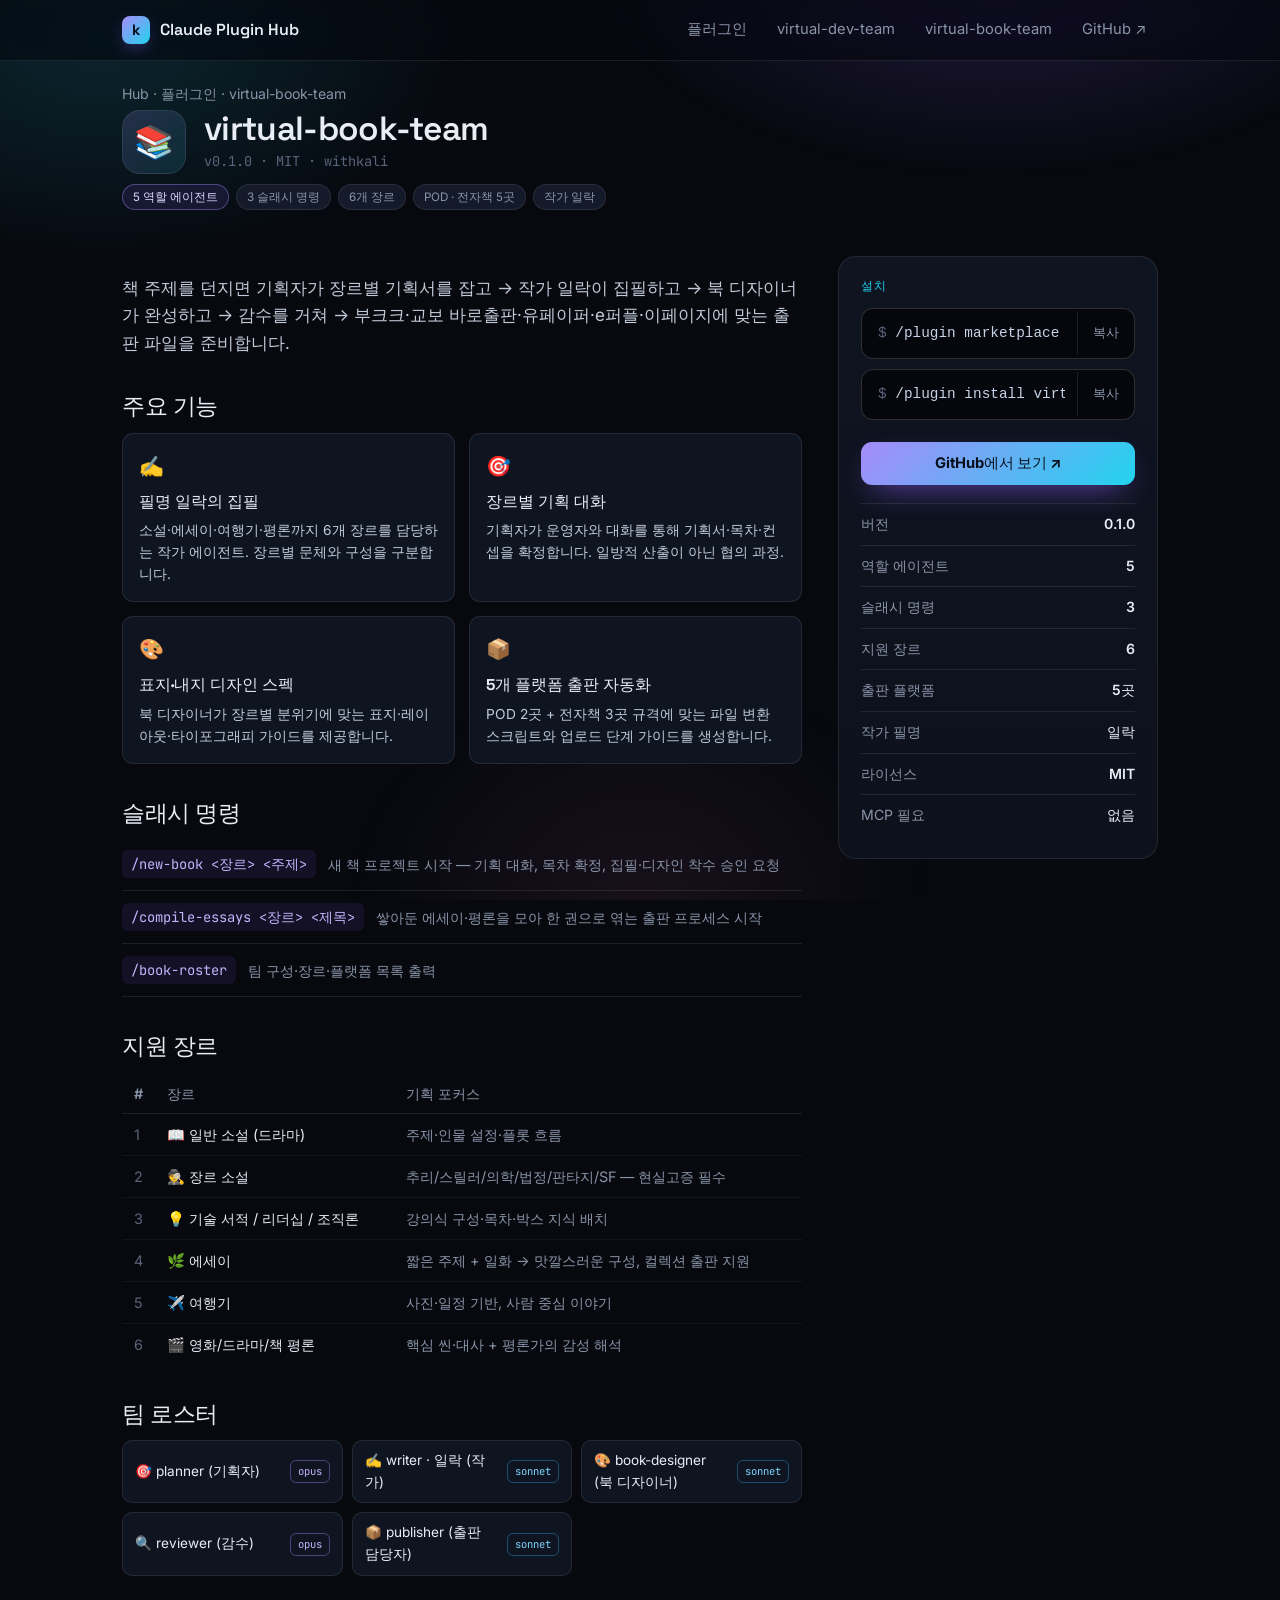
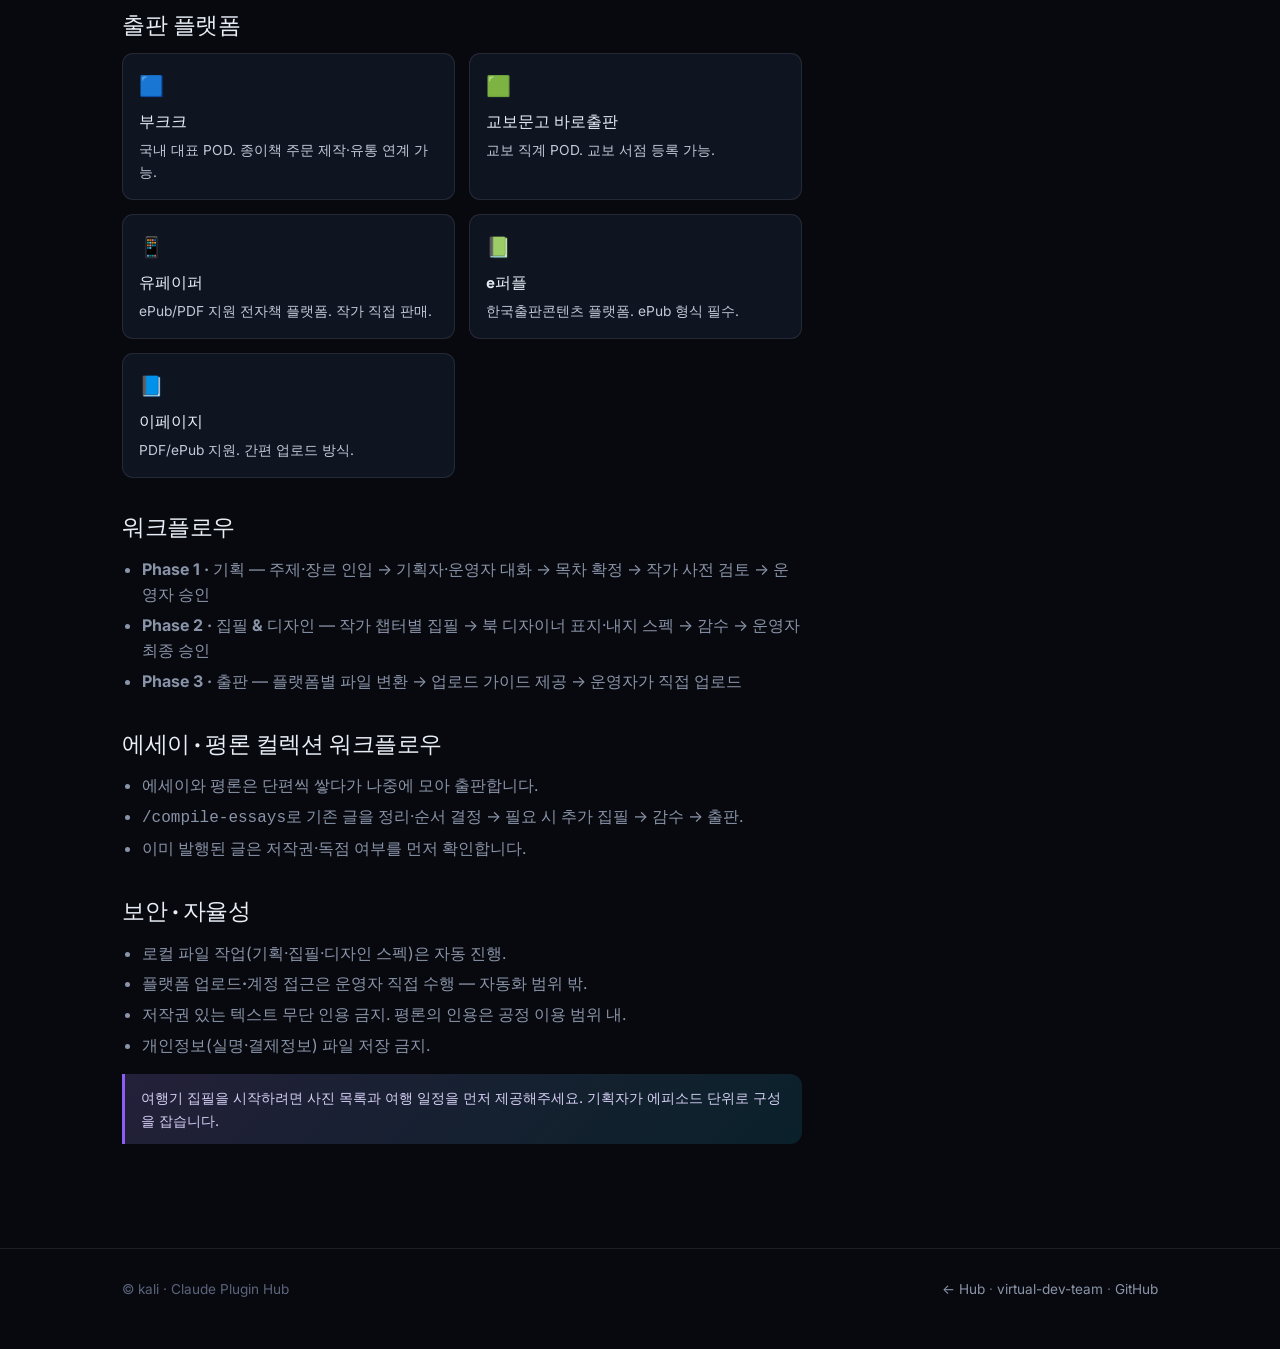
==== docs/virtual-book-team.html @ 11c1962e "rename: virtual-team→virtual-dev-team, book-team→virtual-book-team - git mv for all plugin directori" ====
<!DOCTYPE html>
<html lang="ko">
<head>
<meta charset="UTF-8" />
<meta name="viewport" content="width=device-width, initial-scale=1.0" />
<title>virtual-book-team · Claude Plugin Hub</title>
<meta name="description" content="기획→집필→디자인→감수→출판을 자동화하는 가상 출판팀 플러그인. 작가 일락이 6개 장르를 집필하고 POD·전자책 5개 플랫폼에 출판합니다." />
<link rel="preconnect" href="https://fonts.googleapis.com" />
<link rel="preconnect" href="https://fonts.gstatic.com" crossorigin />
<link href="https://fonts.googleapis.com/css2?family=Inter:wght@400;500;600&family=Space+Grotesk:wght@500;600;700&family=JetBrains+Mono:wght@400;500&display=swap" rel="stylesheet" />
<link rel="stylesheet" href="assets/styles.css" />
</head>
<body>

<nav class="nav">
  <div class="container nav-inner">
    <a class="brand" href="index.html"><span class="logo">k</span> Claude Plugin Hub</a>
    <div class="nav-links">
      <a href="index.html#plugins">플러그인</a>
      <a href="virtual-dev-team.html">virtual-dev-team</a>
      <a href="virtual-book-team.html">virtual-book-team</a>
      <a href="https://github.com/withkali/kali-claude-plugin-hub" target="_blank" rel="noopener">GitHub ↗</a>
    </div>
  </div>
</nav>

<div class="container">
  <div class="crumb"><a href="index.html">Hub</a> · <a href="index.html#plugins">플러그인</a> · virtual-book-team</div>

  <div class="listing-head">
    <div class="card-icon">📚</div>
    <div>
      <h1>virtual-book-team</h1>
      <span class="ver">v0.1.0 · MIT · withkali</span>
    </div>
  </div>
  <div class="tags" style="margin-bottom:6px;">
    <span class="tag accent">5 역할 에이전트</span>
    <span class="tag">3 슬래시 명령</span>
    <span class="tag">6개 장르</span>
    <span class="tag">POD · 전자책 5곳</span>
    <span class="tag">작가 일락</span>
  </div>

  <div class="listing">
    <!-- main -->
    <div class="prose">
      <p style="font-size:1.08rem;color:#c2cad8;">책 주제를 던지면 기획자가 장르별 기획서를 잡고 → 작가 <em>일락</em>이 집필하고 → 북 디자이너가 완성하고 → 감수를 거쳐 → 부크크·교보 바로출판·유페이퍼·e퍼플·이페이지에 맞는 출판 파일을 준비합니다.</p>

      <h2>주요 기능</h2>
      <div class="feature-grid">
        <div class="feature"><span class="fi">✍️</span><h4>필명 일락의 집필</h4><p>소설·에세이·여행기·평론까지 6개 장르를 담당하는 작가 에이전트. 장르별 문체와 구성을 구분합니다.</p></div>
        <div class="feature"><span class="fi">🎯</span><h4>장르별 기획 대화</h4><p>기획자가 운영자와 대화를 통해 기획서·목차·컨셉을 확정합니다. 일방적 산출이 아닌 협의 과정.</p></div>
        <div class="feature"><span class="fi">🎨</span><h4>표지·내지 디자인 스펙</h4><p>북 디자이너가 장르별 분위기에 맞는 표지·레이아웃·타이포그래피 가이드를 제공합니다.</p></div>
        <div class="feature"><span class="fi">📦</span><h4>5개 플랫폼 출판 자동화</h4><p>POD 2곳 + 전자책 3곳 규격에 맞는 파일 변환 스크립트와 업로드 단계 가이드를 생성합니다.</p></div>
      </div>

      <h2>슬래시 명령</h2>
      <div class="cmd-row"><code>/new-book &lt;장르&gt; &lt;주제&gt;</code><span>새 책 프로젝트 시작 — 기획 대화, 목차 확정, 집필·디자인 착수 승인 요청</span></div>
      <div class="cmd-row"><code>/compile-essays &lt;장르&gt; &lt;제목&gt;</code><span>쌓아둔 에세이·평론을 모아 한 권으로 엮는 출판 프로세스 시작</span></div>
      <div class="cmd-row"><code>/book-roster</code><span>팀 구성·장르·플랫폼 목록 출력</span></div>

      <h2>지원 장르</h2>
      <table class="genre-table">
        <thead><tr><th>#</th><th>장르</th><th>기획 포커스</th></tr></thead>
        <tbody>
          <tr><td>1</td><td>📖 일반 소설 (드라마)</td><td>주제·인물 설정·플롯 흐름</td></tr>
          <tr><td>2</td><td>🕵️ 장르 소설</td><td>추리/스릴러/의학/법정/판타지/SF — 현실고증 필수</td></tr>
          <tr><td>3</td><td>💡 기술 서적 / 리더십 / 조직론</td><td>강의식 구성·목차·박스 지식 배치</td></tr>
          <tr><td>4</td><td>🌿 에세이</td><td>짧은 주제 + 일화 → 맛깔스러운 구성, 컬렉션 출판 지원</td></tr>
          <tr><td>5</td><td>✈️ 여행기</td><td>사진·일정 기반, 사람 중심 이야기</td></tr>
          <tr><td>6</td><td>🎬 영화/드라마/책 평론</td><td>핵심 씬·대사 + 평론가의 감성 해석</td></tr>
        </tbody>
      </table>

      <h2>팀 로스터</h2>
      <div class="roles">
        <div class="role">🎯 planner (기획자) <span class="m opus">opus</span></div>
        <div class="role">✍️ writer · 일락 (작가) <span class="m sonnet">sonnet</span></div>
        <div class="role">🎨 book-designer (북 디자이너) <span class="m sonnet">sonnet</span></div>
        <div class="role">🔍 reviewer (감수) <span class="m opus">opus</span></div>
        <div class="role">📦 publisher (출판 담당자) <span class="m sonnet">sonnet</span></div>
      </div>

      <h2>출판 플랫폼</h2>
      <div class="feature-grid">
        <div class="feature"><span class="fi">🟦</span><h4>부크크</h4><p>국내 대표 POD. 종이책 주문 제작·유통 연계 가능.</p></div>
        <div class="feature"><span class="fi">🟩</span><h4>교보문고 바로출판</h4><p>교보 직계 POD. 교보 서점 등록 가능.</p></div>
        <div class="feature"><span class="fi">📱</span><h4>유페이퍼</h4><p>ePub/PDF 지원 전자책 플랫폼. 작가 직접 판매.</p></div>
        <div class="feature"><span class="fi">📗</span><h4>e퍼플</h4><p>한국출판콘텐츠 플랫폼. ePub 형식 필수.</p></div>
        <div class="feature"><span class="fi">📘</span><h4>이페이지</h4><p>PDF/ePub 지원. 간편 업로드 방식.</p></div>
      </div>

      <h2>워크플로우</h2>
      <ul>
        <li><strong>Phase 1 · 기획</strong> — 주제·장르 인입 → 기획자·운영자 대화 → 목차 확정 → 작가 사전 검토 → 운영자 승인</li>
        <li><strong>Phase 2 · 집필 &amp; 디자인</strong> — 작가 챕터별 집필 → 북 디자이너 표지·내지 스펙 → 감수 → 운영자 최종 승인</li>
        <li><strong>Phase 3 · 출판</strong> — 플랫폼별 파일 변환 → 업로드 가이드 제공 → 운영자가 직접 업로드</li>
      </ul>

      <h2>에세이 · 평론 컬렉션 워크플로우</h2>
      <ul>
        <li>에세이와 평론은 단편씩 쌓다가 나중에 모아 출판합니다.</li>
        <li><code>/compile-essays</code>로 기존 글을 정리·순서 결정 → 필요 시 추가 집필 → 감수 → 출판.</li>
        <li>이미 발행된 글은 저작권·독점 여부를 먼저 확인합니다.</li>
      </ul>

      <h2>보안 · 자율성</h2>
      <ul>
        <li>로컬 파일 작업(기획·집필·디자인 스펙)은 자동 진행.</li>
        <li><strong>플랫폼 업로드·계정 접근은 운영자 직접 수행</strong> — 자동화 범위 밖.</li>
        <li>저작권 있는 텍스트 무단 인용 금지. 평론의 인용은 공정 이용 범위 내.</li>
        <li>개인정보(실명·결제정보) 파일 저장 금지.</li>
      </ul>
      <div class="callout">여행기 집필을 시작하려면 사진 목록과 여행 일정을 먼저 제공해주세요. 기획자가 에피소드 단위로 구성을 잡습니다.</div>
    </div>

    <!-- sidebar -->
    <aside class="sidebar">
      <h3>설치</h3>
      <div class="cmd">
        <code>/plugin marketplace add withkali/kali-claude-plugin-hub</code>
        <button class="copy" data-copy="/plugin marketplace add withkali/kali-claude-plugin-hub">복사</button>
      </div>
      <div class="cmd">
        <code>/plugin install virtual-book-team@kali-claude-plugin-hub</code>
        <button class="copy" data-copy="/plugin install virtual-book-team@kali-claude-plugin-hub">복사</button>
      </div>
      <a class="btn btn-primary" style="width:100%;justify-content:center;margin-top:12px;" href="https://github.com/withkali/kali-claude-plugin-hub" target="_blank" rel="noopener">GitHub에서 보기 ↗</a>
      <ul class="facts">
        <li><span>버전</span><b>0.1.0</b></li>
        <li><span>역할 에이전트</span><b>5</b></li>
        <li><span>슬래시 명령</span><b>3</b></li>
        <li><span>지원 장르</span><b>6</b></li>
        <li><span>출판 플랫폼</span><b>5곳</b></li>
        <li><span>작가 필명</span><b>일락</b></li>
        <li><span>라이선스</span><b>MIT</b></li>
        <li><span>MCP 필요</span><b>없음</b></li>
      </ul>
    </aside>
  </div>
</div>

<footer>
  <div class="container footer-inner">
    <span>© kali · Claude Plugin Hub</span>
    <span><a href="index.html">← Hub</a> · <a href="virtual-dev-team.html">virtual-dev-team</a> · <a href="https://github.com/withkali/kali-claude-plugin-hub" target="_blank" rel="noopener">GitHub</a></span>
  </div>
</footer>

<script src="assets/app.js"></script>
</body>
</html>
---- docs/assets/styles.css ----
/* kali-claude-plugin-hub — marketplace theme */
:root {
  --bg: #07090f;
  --bg-soft: #0d111b;
  --surface: #0f1421;
  --surface-2: #141a2a;
  --border: rgba(255,255,255,0.09);
  --border-strong: rgba(255,255,255,0.16);
  --fg: #e8edf6;
  --muted: #8a94a8;
  --faint: #5b647a;
  --accent: #8b5cf6;
  --accent-2: #22d3ee;
  --accent-3: #f472b6;
  --grad: linear-gradient(135deg, #a78bfa 0%, #22d3ee 100%);
  --grad-soft: linear-gradient(135deg, rgba(167,139,250,.18), rgba(34,211,238,.12));
  --ok: #34d399;
  --radius: 18px;
  --radius-sm: 11px;
  --shadow: 0 18px 50px -20px rgba(0,0,0,.7);
  --maxw: 1080px;
  font-synthesis: none;
}

* { box-sizing: border-box; }
html { scroll-behavior: smooth; }
body {
  margin: 0;
  background: var(--bg);
  color: var(--fg);
  font-family: "Inter", -apple-system, BlinkMacSystemFont, "Segoe UI", Roboto, "Apple SD Gothic Neo", sans-serif;
  font-size: 16px;
  line-height: 1.6;
  -webkit-font-smoothing: antialiased;
  overflow-x: hidden;
}
/* ambient background glow */
body::before {
  content: "";
  position: fixed;
  inset: 0;
  z-index: -1;
  background:
    radial-gradient(720px 420px at 78% -8%, rgba(139,92,246,.22), transparent 60%),
    radial-gradient(680px 420px at 8% 4%, rgba(34,211,238,.14), transparent 55%),
    radial-gradient(500px 400px at 50% 100%, rgba(244,114,182,.07), transparent 60%);
}

a { color: inherit; text-decoration: none; }
h1, h2, h3 { font-family: "Space Grotesk", "Inter", sans-serif; font-weight: 600; letter-spacing: -.02em; line-height: 1.15; margin: 0; }
.container { max-width: var(--maxw); margin: 0 auto; padding: 0 22px; }

/* ---------- nav ---------- */
.nav {
  position: sticky; top: 0; z-index: 50;
  backdrop-filter: saturate(160%) blur(14px);
  background: rgba(7,9,15,.66);
  border-bottom: 1px solid var(--border);
}
.nav-inner { display: flex; align-items: center; gap: 18px; height: 60px; }
.brand { display: flex; align-items: center; gap: 10px; font-family: "Space Grotesk", sans-serif; font-weight: 600; }
.brand .logo {
  width: 28px; height: 28px; border-radius: 8px; background: var(--grad);
  display: grid; place-items: center; color: #08101a; font-weight: 800; font-size: 15px;
  box-shadow: 0 6px 18px -6px rgba(139,92,246,.7);
}
.nav-links { margin-left: auto; display: flex; gap: 6px; align-items: center; }
.nav-links a { color: var(--muted); padding: 8px 12px; border-radius: 9px; font-size: .92rem; transition: .15s; }
.nav-links a:hover { color: var(--fg); background: var(--surface); }

/* ---------- buttons ---------- */
.btn { display: inline-flex; align-items: center; gap: 8px; border: 1px solid var(--border-strong); background: var(--surface); color: var(--fg); padding: 10px 16px; border-radius: 11px; font-size: .92rem; font-weight: 500; cursor: pointer; transition: .16s; white-space: nowrap; }
.btn:hover { border-color: var(--accent); background: var(--surface-2); transform: translateY(-1px); }
.btn-primary { background: var(--grad); color: #07101a; border: none; font-weight: 700; box-shadow: 0 12px 30px -12px rgba(139,92,246,.8); }
.btn-primary:hover { filter: brightness(1.06); }
.btn-sm { padding: 7px 12px; font-size: .85rem; }

/* ---------- hero ---------- */
.hero { padding: 84px 0 56px; text-align: center; }
.eyebrow { display: inline-flex; align-items: center; gap: 8px; font-size: .8rem; color: var(--muted); border: 1px solid var(--border); background: var(--surface); padding: 6px 14px; border-radius: 999px; margin-bottom: 26px; }
.eyebrow .dot { width: 7px; height: 7px; border-radius: 50%; background: var(--ok); box-shadow: 0 0 10px var(--ok); }
.hero h1 { font-size: clamp(2.4rem, 6vw, 4rem); }
.hero h1 .grad { background: var(--grad); -webkit-background-clip: text; background-clip: text; color: transparent; }
.hero p.lead { color: var(--muted); font-size: clamp(1rem, 2.2vw, 1.22rem); max-width: 620px; margin: 18px auto 0; }
.lead-store { font-family: "Space Grotesk", sans-serif; font-weight: 700; font-size: clamp(1.15rem, 2.6vw, 1.55rem); letter-spacing: -.02em; background: var(--grad); -webkit-background-clip: text; background-clip: text; color: transparent; max-width: 620px; margin: 6px auto 0; }
.hero-cta { display: flex; gap: 12px; justify-content: center; flex-wrap: wrap; margin-top: 30px; }

/* command box w/ copy */
.cmd { display: inline-flex; align-items: center; gap: 12px; background: #05070c; border: 1px solid var(--border-strong); border-radius: 12px; padding: 0 0 0 16px; font-family: "JetBrains Mono", ui-monospace, SFMono-Regular, Menlo, monospace; max-width: 100%; }
.cmd code { font-size: .9rem; color: #c7d2e6; white-space: nowrap; overflow: auto; padding: 13px 0; }
.cmd code::before { content: "$ "; color: var(--faint); }
.cmd .copy { flex: none; border: none; border-left: 1px solid var(--border); background: transparent; color: var(--muted); padding: 13px 15px; cursor: pointer; font-family: inherit; font-size: .82rem; border-radius: 0 12px 12px 0; transition: .15s; }
.cmd .copy:hover { color: var(--fg); background: var(--surface); }
.cmd .copy.copied { color: var(--ok); }
.cmd.block { display: flex; }
.cmd.block code { white-space: pre; }

.stats { display: flex; gap: 30px; justify-content: center; flex-wrap: wrap; margin-top: 40px; color: var(--muted); }
.stats .stat { text-align: center; }
.stats .stat b { display: block; font-family: "Space Grotesk", sans-serif; font-size: 1.5rem; color: var(--fg); }
.stats .stat span { font-size: .82rem; }

/* ---------- sections ---------- */
section.block { padding: 40px 0; }
.section-head { display: flex; align-items: end; justify-content: space-between; gap: 16px; margin-bottom: 22px; flex-wrap: wrap; }
.section-head .label { font-size: .78rem; letter-spacing: .14em; text-transform: uppercase; color: var(--accent-2); font-weight: 600; }
.section-head h2 { font-size: 1.7rem; margin-top: 6px; }
.section-head p { color: var(--muted); margin: 6px 0 0; }

/* search — inline (legacy, kept for other uses) */
.search { position: relative; max-width: 320px; width: 100%; }
.search input { width: 100%; background: var(--surface); border: 1px solid var(--border); color: var(--fg); padding: 11px 14px 11px 38px; border-radius: 11px; font-size: .92rem; outline: none; transition: .15s; }
.search input:focus { border-color: var(--accent); }
.search svg { position: absolute; left: 12px; top: 50%; transform: translateY(-50%); color: var(--faint); }

/* search-section — sits between hero and main, outside any section */
.search-section { padding: 0 0 8px; }

/* search-bar — full-width pill */
.search-bar { position: relative; width: 100%; margin-bottom: 0; }
.search-bar input { width: 100%; background: var(--surface); border: 1px solid var(--border-strong); color: var(--fg); padding: 16px 24px 16px 52px; border-radius: 999px; font-size: 1rem; outline: none; transition: .18s; }
.search-bar input:focus { border-color: var(--accent); box-shadow: 0 0 0 4px rgba(139,92,246,.15); }
.search-bar input::placeholder { color: var(--faint); }
.search-bar svg { position: absolute; left: 20px; top: 50%; transform: translateY(-50%); color: var(--muted); pointer-events: none; }

/* ---------- card grid ---------- */
.grid { display: grid; grid-template-columns: repeat(auto-fill, minmax(300px, 1fr)); gap: 18px; }
.card {
  position: relative; display: flex; flex-direction: column;
  background: linear-gradient(180deg, var(--surface), var(--bg-soft));
  border: 1px solid var(--border); border-radius: var(--radius); padding: 22px;
  transition: .2s; overflow: hidden;
}
.card::before { content: ""; position: absolute; inset: 0 0 auto 0; height: 2px; background: var(--grad); opacity: 0; transition: .2s; }
.card:hover { transform: translateY(-4px); border-color: var(--border-strong); box-shadow: var(--shadow); }
.card:hover::before { opacity: 1; }
.card-top { display: flex; align-items: center; gap: 14px; margin-bottom: 14px; }
.card-icon { width: 50px; height: 50px; border-radius: 14px; display: grid; place-items: center; font-size: 25px; background: var(--grad-soft); border: 1px solid var(--border); flex: none; }
.card-title { display: flex; flex-direction: column; }
.card-title .name { font-family: "Space Grotesk", sans-serif; font-weight: 600; font-size: 1.18rem; }
.card-title .ver { font-size: .76rem; color: var(--faint); font-family: "JetBrains Mono", monospace; }
.card p.desc { color: var(--muted); font-size: .92rem; margin: 0 0 16px; flex: 1; }
.tags { display: flex; gap: 7px; flex-wrap: wrap; margin-bottom: 18px; }
.tag { font-size: .73rem; color: var(--muted); background: var(--surface-2); border: 1px solid var(--border); padding: 3px 10px; border-radius: 999px; }
.tag.accent { color: #ddd6fe; border-color: rgba(167,139,250,.4); background: rgba(139,92,246,.12); }
.card-actions { display: flex; gap: 10px; align-items: center; }
.card-actions .btn { flex: 1; justify-content: center; }

/* coming soon / empty */
.empty { border: 1px dashed var(--border-strong); border-radius: var(--radius); padding: 30px; text-align: center; color: var(--faint); background: rgba(255,255,255,.012); }
.empty b { color: var(--muted); }

/* ---------- detail page ---------- */
.listing { display: grid; grid-template-columns: 1fr 320px; gap: 36px; padding: 40px 0 60px; align-items: start; }
.listing-head { display: flex; gap: 18px; align-items: center; margin-bottom: 10px; }
.listing-head .card-icon { width: 64px; height: 64px; font-size: 32px; border-radius: 18px; }
.listing-head h1 { font-size: 2.1rem; }
.listing-head .ver { color: var(--faint); font-family: "JetBrains Mono", monospace; font-size: .85rem; }
.feature-grid { display: grid; grid-template-columns: repeat(auto-fit, minmax(220px,1fr)); gap: 14px; margin: 14px 0 6px; }
.feature { background: var(--surface); border: 1px solid var(--border); border-radius: var(--radius-sm); padding: 16px; }
.feature .fi { font-size: 20px; margin-bottom: 8px; display: block; }
.feature h4 { margin: 0 0 4px; font-size: .98rem; font-family: "Space Grotesk", sans-serif; }
.feature p { margin: 0; color: var(--muted); font-size: .86rem; }

.roles { display: grid; grid-template-columns: repeat(auto-fill, minmax(190px,1fr)); gap: 9px; }
.role { display: flex; align-items: center; gap: 9px; background: var(--surface); border: 1px solid var(--border); border-radius: 10px; padding: 9px 12px; font-size: .85rem; }
.role .m { margin-left: auto; font-size: .66rem; font-family: "JetBrains Mono", monospace; padding: 2px 7px; border-radius: 6px; border: 1px solid var(--border); color: var(--muted); }
.role .m.opus { color: #c4b5fd; border-color: rgba(167,139,250,.4); }
.role .m.sonnet { color: #7dd3fc; border-color: rgba(56,189,248,.35); }
.role .m.haiku { color: #6ee7b7; border-color: rgba(52,211,153,.35); }
.role.dim { opacity: .62; }

.cmd-row { display: flex; align-items: center; gap: 12px; padding: 12px 0; border-bottom: 1px solid var(--border); }
.cmd-row:last-child { border-bottom: none; }
.cmd-row code { font-family: "JetBrains Mono", monospace; font-size: .86rem; color: #c4b5fd; background: rgba(139,92,246,.1); padding: 3px 9px; border-radius: 6px; white-space: nowrap; }
.cmd-row span { color: var(--muted); font-size: .9rem; }

.sidebar { position: sticky; top: 80px; background: linear-gradient(180deg, var(--surface), var(--bg-soft)); border: 1px solid var(--border); border-radius: var(--radius); padding: 22px; }
.sidebar h3 { font-size: .78rem; letter-spacing: .12em; text-transform: uppercase; color: var(--accent-2); margin-bottom: 14px; }
.sidebar .cmd { display: flex; width: 100%; margin-bottom: 10px; }
.sidebar .cmd code { white-space: nowrap; overflow: auto; }
.facts { list-style: none; padding: 0; margin: 18px 0 0; border-top: 1px solid var(--border); }
.facts li { display: flex; justify-content: space-between; padding: 9px 0; font-size: .88rem; border-bottom: 1px solid var(--border); }
.facts li:last-child { border-bottom: none; }
.facts li span { color: var(--muted); }
.facts li b { font-weight: 600; }

.prose h2 { font-size: 1.45rem; margin: 36px 0 12px; }
.prose h3 { font-size: 1.05rem; margin: 22px 0 8px; color: var(--fg); }
.prose p { color: var(--cfg, #c2cad8); }
.prose ul { color: var(--muted); padding-left: 20px; }
.prose ul li { margin: 5px 0; }
.callout { border-left: 3px solid var(--accent); background: var(--grad-soft); border-radius: 0 12px 12px 0; padding: 12px 16px; color: #d7d0f5; font-size: .9rem; margin: 14px 0; }
.crumb { color: var(--muted); font-size: .88rem; margin: 22px 0 4px; }
.crumb a:hover { color: var(--fg); }

/* ---------- genre table ---------- */
.genre-table { width: 100%; border-collapse: collapse; margin: 14px 0; font-size: .9rem; }
.genre-table th { text-align: left; padding: 8px 12px; border-bottom: 1px solid var(--border); color: var(--muted); font-weight: 600; }
.genre-table td { padding: 9px 12px; border-bottom: 1px solid rgba(255,255,255,.05); color: var(--muted); }
.genre-table td:first-child { color: var(--faint); width: 2rem; }
.genre-table td:nth-child(2) { color: var(--fg); }
.genre-table tr:last-child td { border-bottom: none; }

/* ---------- footer ---------- */
footer { border-top: 1px solid var(--border); padding: 30px 0 50px; color: var(--faint); font-size: .85rem; margin-top: 30px; }
.footer-inner { display: flex; justify-content: space-between; gap: 14px; flex-wrap: wrap; align-items: center; }
.footer-inner a { color: var(--muted); }
.footer-inner a:hover { color: var(--fg); }

/* ---------- responsive ---------- */
@media (max-width: 820px) {
  .listing { grid-template-columns: 1fr; }
  .sidebar { position: static; order: -1; }
  .hero { padding: 56px 0 40px; }
}
.fade-hidden { display: none !important; }
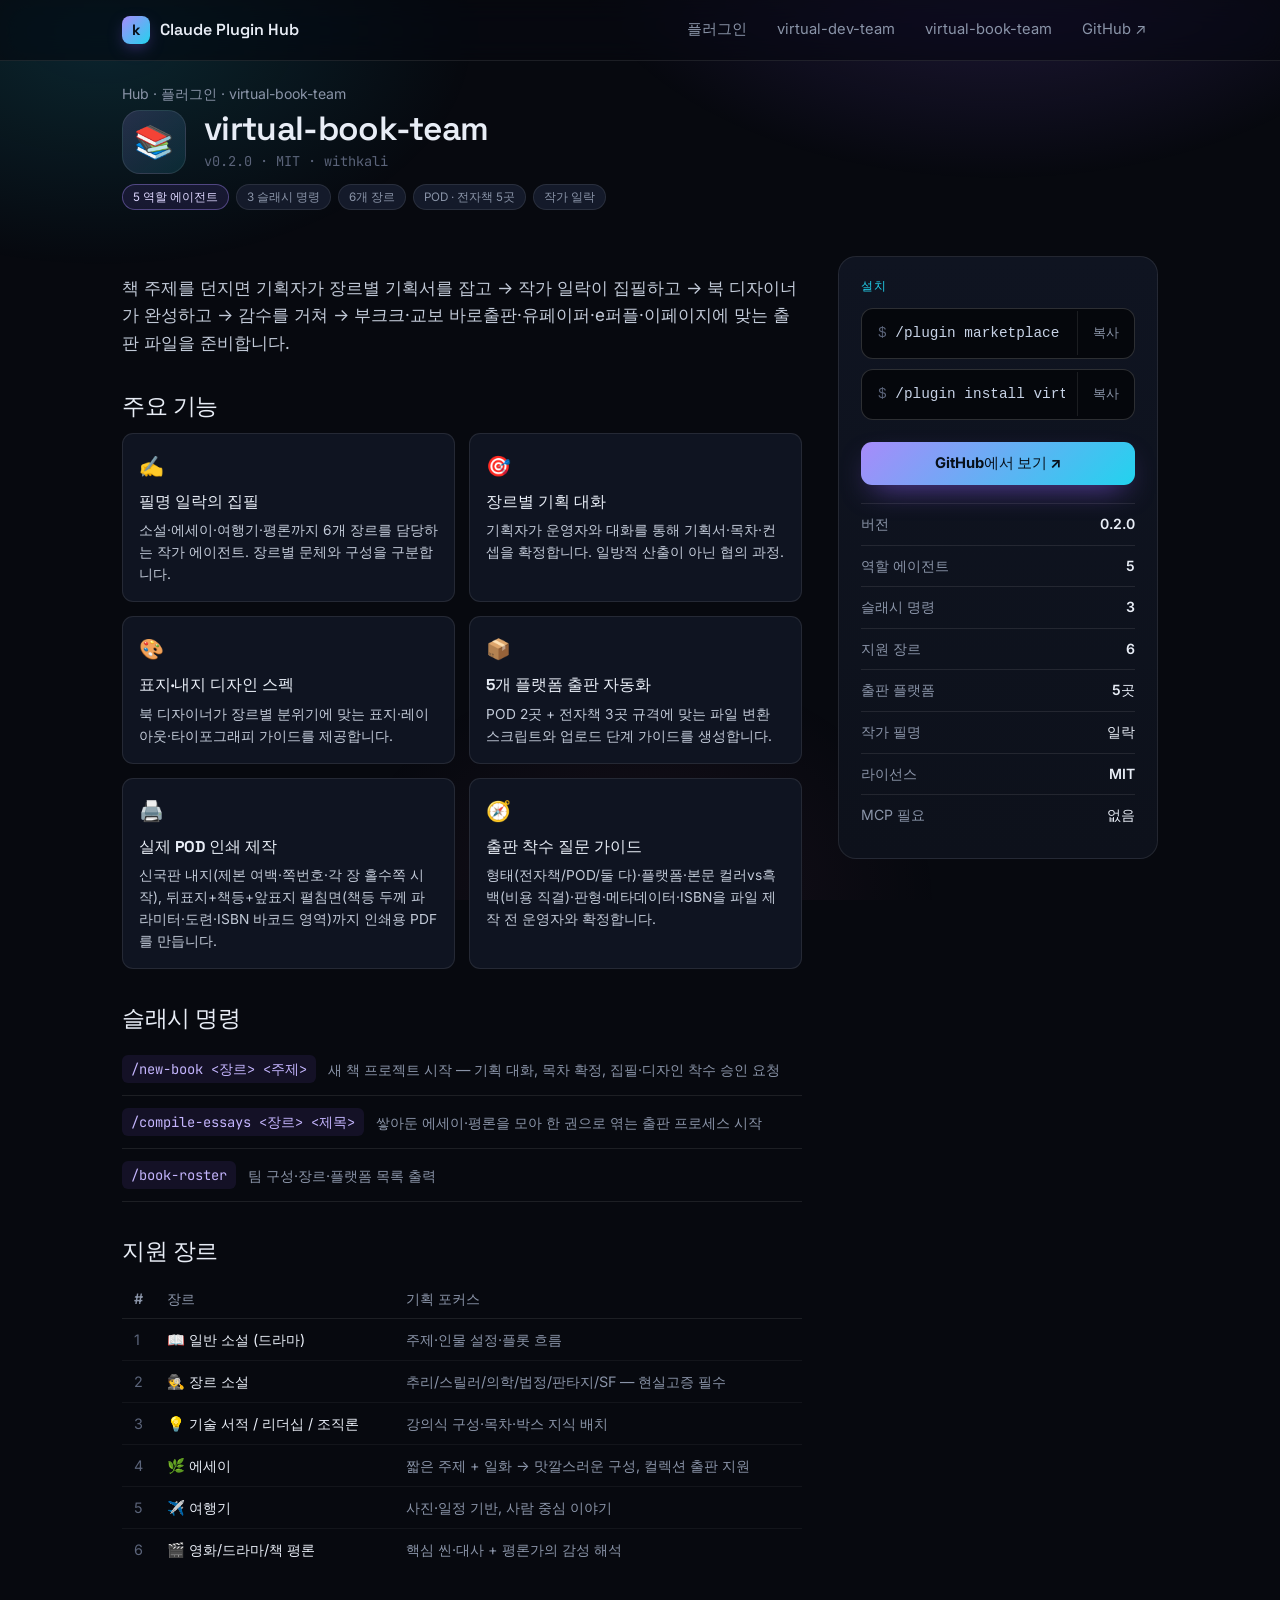
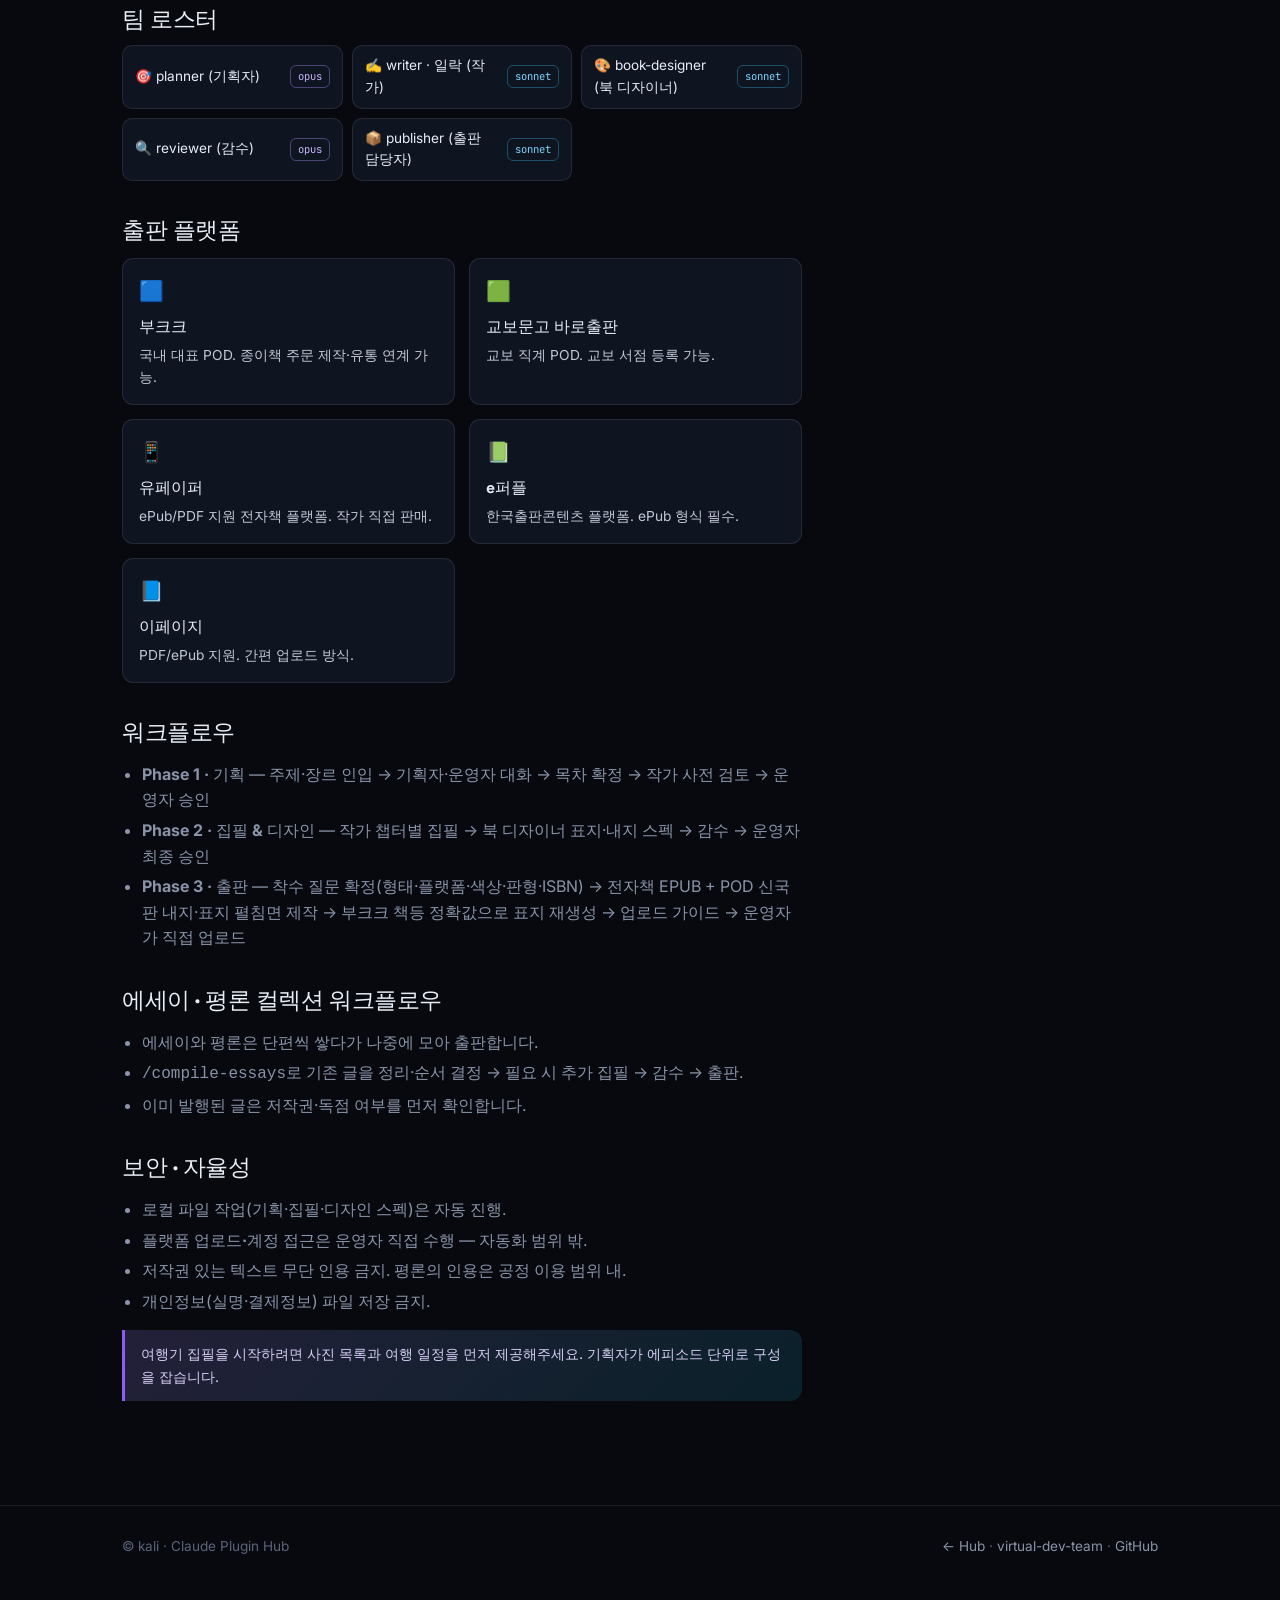
==== commit 760a9240: "docs(book-team): 사이트에 v0.2.0 반영 — 실제 POD 인쇄 제작 기능 - 버전 0.1.0 → 0.2.0 (목록 카드·상세·facts) - 상세: '실제 POD " ====
--- a/docs/virtual-book-team.html
+++ b/docs/virtual-book-team.html
@@ -31,7 +31,7 @@
     <div class="card-icon">📚</div>
     <div>
       <h1>virtual-book-team</h1>
-      <span class="ver">v0.1.0 · MIT · withkali</span>
+      <span class="ver">v0.2.0 · MIT · withkali</span>
     </div>
   </div>
   <div class="tags" style="margin-bottom:6px;">
@@ -53,6 +53,8 @@
         <div class="feature"><span class="fi">🎯</span><h4>장르별 기획 대화</h4><p>기획자가 운영자와 대화를 통해 기획서·목차·컨셉을 확정합니다. 일방적 산출이 아닌 협의 과정.</p></div>
         <div class="feature"><span class="fi">🎨</span><h4>표지·내지 디자인 스펙</h4><p>북 디자이너가 장르별 분위기에 맞는 표지·레이아웃·타이포그래피 가이드를 제공합니다.</p></div>
         <div class="feature"><span class="fi">📦</span><h4>5개 플랫폼 출판 자동화</h4><p>POD 2곳 + 전자책 3곳 규격에 맞는 파일 변환 스크립트와 업로드 단계 가이드를 생성합니다.</p></div>
+        <div class="feature"><span class="fi">🖨️</span><h4>실제 POD 인쇄 제작</h4><p>신국판 내지(제본 여백·쪽번호·각 장 홀수쪽 시작), 뒤표지+책등+앞표지 펼침면(책등 두께 파라미터·도련·ISBN 바코드 영역)까지 인쇄용 PDF를 만듭니다.</p></div>
+        <div class="feature"><span class="fi">🧭</span><h4>출판 착수 질문 가이드</h4><p>형태(전자책/POD/둘 다)·플랫폼·본문 컬러vs흑백(비용 직결)·판형·메타데이터·ISBN을 파일 제작 전 운영자와 확정합니다.</p></div>
       </div>
 
       <h2>슬래시 명령</h2>
@@ -95,7 +97,7 @@
       <ul>
         <li><strong>Phase 1 · 기획</strong> — 주제·장르 인입 → 기획자·운영자 대화 → 목차 확정 → 작가 사전 검토 → 운영자 승인</li>
         <li><strong>Phase 2 · 집필 &amp; 디자인</strong> — 작가 챕터별 집필 → 북 디자이너 표지·내지 스펙 → 감수 → 운영자 최종 승인</li>
-        <li><strong>Phase 3 · 출판</strong> — 플랫폼별 파일 변환 → 업로드 가이드 제공 → 운영자가 직접 업로드</li>
+        <li><strong>Phase 3 · 출판</strong> — 착수 질문 확정(형태·플랫폼·색상·판형·ISBN) → 전자책 EPUB + POD 신국판 내지·표지 펼침면 제작 → 부크크 책등 정확값으로 표지 재생성 → 업로드 가이드 → 운영자가 직접 업로드</li>
       </ul>
 
       <h2>에세이 · 평론 컬렉션 워크플로우</h2>
@@ -128,7 +130,7 @@
       </div>
       <a class="btn btn-primary" style="width:100%;justify-content:center;margin-top:12px;" href="https://github.com/withkali/kali-claude-plugin-hub" target="_blank" rel="noopener">GitHub에서 보기 ↗</a>
       <ul class="facts">
-        <li><span>버전</span><b>0.1.0</b></li>
+        <li><span>버전</span><b>0.2.0</b></li>
         <li><span>역할 에이전트</span><b>5</b></li>
         <li><span>슬래시 명령</span><b>3</b></li>
         <li><span>지원 장르</span><b>6</b></li>
